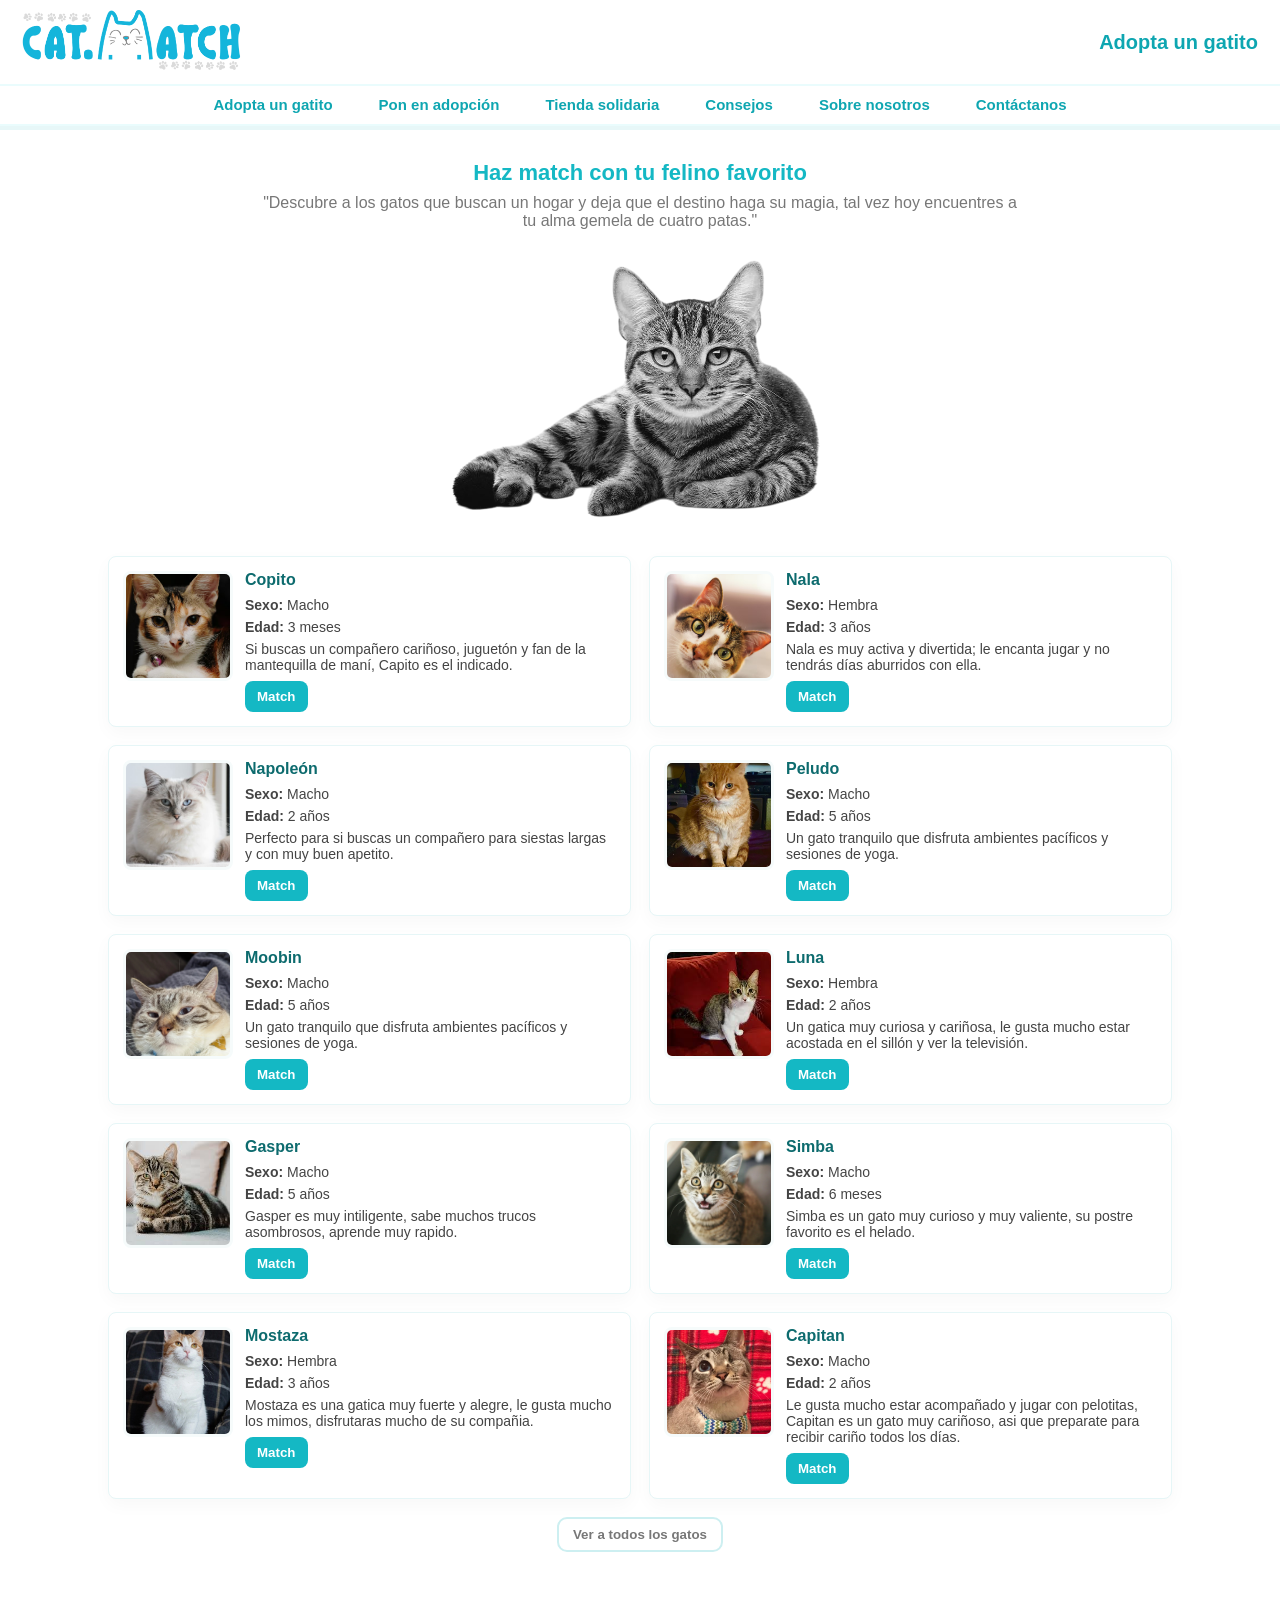
==== adopta.html @ 56e51393 "Add files via upload" ====
<!doctype html>
<html lang="es">
<head>
  <meta charset="utf-8">
  <meta name="viewport" content="width=device-width, initial-scale=1">
  <title>Adopta un Gatito — CatMatch</title>
  <link rel="stylesheet" href="style.css">
  <link rel="stylesheet" href="adopta.css">
</head>
<body>

  <header class="site-header">
    <div class="header-top">
      <div class="logo">
        <img src="catmatch.png" alt="Cat Match" class="logo-img">
      </div>
      <div class="header-slogan">Adopta un gatito</div>
    </div>

    <nav class="navbar">
      <ul>
        <li><a href="adopta.html">Adopta un gatito</a></li>
        <li><a href="pon en adopción.html">Pon en adopción</a></li>
        <li><a href="tienda.html">Tienda solidaria</a></li>
        <li><a href="consejos.html">Consejos</a></li>
        <li><a href="sobre.html">Sobre nosotros</a></li>
        <li><a href="contacto.html">Contáctanos</a></li>
      </ul>
    </nav>
  </header>

  <main class="content">
    <section class="cats-section" id="adopta">
      <h2 class="section-title">Haz match con tu felino favorito</h2>

      <p class="lead">
        "Descubre a los gatos que buscan un hogar y deja que el destino haga su magia, tal vez hoy encuentres a tu alma gemela de cuatro patas."
      </p>

      <div class="featured-cat">
        <img src="gatis-Photoroom.png" alt="Gato tumbado" />
      </div>

      <div class="cards-grid" id="cards-grid">
        <article class="card">
          <img class="card-img" src="copito.jpg" alt="Copito" />
          <div class="card-body">
            <h3>Copito</h3>
            <ul>
              <li><strong>Sexo:</strong> Macho</li>
              <li><strong>Edad:</strong> 3 meses</li>
              <li>Si buscas un compañero cariñoso, juguetón y fan de la mantequilla de maní, Capito es el indicado.</li>
            </ul>
            <button class="match-btn" data-name="Capito">Match</button>
          </div>
        </article>

        <article class="card">
          <img class="card-img" src="nala.jpg" alt="Nala" />
          <div class="card-body">
            <h3>Nala</h3>
            <ul>
              <li><strong>Sexo:</strong> Hembra</li>
              <li><strong>Edad:</strong> 3 años</li>
              <li>Nala es muy activa y divertida; le encanta jugar y no tendrás días aburridos con ella.</li>
            </ul>
            <button class="match-btn" data-name="Nala">Match</button>
          </div>
        </article>

        <article class="card">
          <img class="card-img" src="michi 3.jpg" alt="Napoleón" />
          <div class="card-body">
            <h3>Napoleón</h3>
            <ul>
              <li><strong>Sexo:</strong> Macho</li>
              <li><strong>Edad:</strong> 2 años</li>
              <li>Perfecto para si buscas un compañero para siestas largas y con muy buen apetito.</li>
            </ul>
            <button class="match-btn" data-name="Napoleón">Match</button>
          </div>
        </article>

        <article class="card">
          <img class="card-img" src="michi 2.jpg" alt="Peludo" />
          <div class="card-body">
            <h3>Peludo</h3>
            <ul>
              <li><strong>Sexo:</strong> Macho</li>
              <li><strong>Edad:</strong> 5 años</li>
              <li>Un gato tranquilo que disfruta ambientes pacíficos y sesiones de yoga.</li>
            </ul>
            <button class="match-btn" data-name="Peludo">Match</button>
          </div>
        </article>

        <article class="card">
          <img class="card-img" src="michi 1.jpg" alt="Moobin" />
          <div class="card-body">
            <h3>Moobin</h3>
            <ul>
              <li><strong>Sexo:</strong> Macho</li>
              <li><strong>Edad:</strong> 5 años</li>
              <li>Un gato tranquilo que disfruta ambientes pacíficos y sesiones de yoga.</li>
            </ul>
            <button class="match-btn" data-name="Moobin">Match</button>
          </div>
        </article>

        <article class="card">
          <img class="card-img" src="luna.jpg" alt="Luna" />
          <div class="card-body">
            <h3>Luna</h3>
            <ul>
              <li><strong>Sexo:</strong> Hembra</li>
              <li><strong>Edad:</strong> 2 años</li>
              <li>Un gatica muy curiosa y cariñosa, le gusta mucho estar acostada en el sillón y ver la televisión.</li>
            </ul>
            <button class="match-btn" data-name="Luna">Match</button>
          </div>
        </article>

        <article class="card">
          <img class="card-img" src="michi 4.jpg" alt="Gasper" />
          <div class="card-body">
            <h3>Gasper</h3>
            <ul>
              <li><strong>Sexo:</strong> Macho</li>
              <li><strong>Edad:</strong> 5 años</li>
              <li>Gasper es muy intiligente, sabe muchos trucos asombrosos, aprende muy rapido.</li>
            </ul>
            <button class="match-btn" data-name="Gasper">Match</button>
          </div>
        </article>

        <article class="card">
          <img class="card-img" src="simba.jpg" alt="Simba" />
          <div class="card-body">
            <h3>Simba</h3>
            <ul>
              <li><strong>Sexo:</strong> Macho</li>
              <li><strong>Edad:</strong> 6 meses</li>
              <li>Simba es un gato muy curioso y muy valiente, su postre favorito es el helado.</li>
            </ul>
            <button class="match-btn" data-name="Simba">Match</button>
          </div>
        </article>

        <article class="card">
          <img class="card-img" src="Mostaza.jpg" alt="Mostaza" />
          <div class="card-body">
            <h3>Mostaza</h3>
            <ul>
              <li><strong>Sexo:</strong> Hembra</li>
              <li><strong>Edad:</strong> 3 años</li>
              <li>Mostaza es una gatica muy fuerte y alegre, le gusta mucho los mimos, disfrutaras mucho de su compañia.</li>
            </ul>
            <button class="match-btn" data-name="Mostaza">Match</button>
          </div>
        </article>

        <article class="card">
          <img class="card-img" src="capitan.jpg" alt="Capitan" />
          <div class="card-body">
            <h3>Capitan</h3>
            <ul>
              <li><strong>Sexo:</strong> Macho</li>
              <li><strong>Edad:</strong> 2 años</li>
              <li>Le gusta mucho estar acompañado y jugar con pelotitas, Capitan es un gato muy cariñoso, asi que preparate para recibir cariño todos los días.</li>
            </ul>
            <button class="match-btn" data-name="Capitan">Match</button>
          </div>
        </article>
      </div>

      <div class="view-all-wrap">
        <button class="btn outline">Ver a todos los gatos</button>
      </div>
    </section>
  </main>

  <div id="match-modal" class="modal" aria-hidden="true">
    <div class="modal-backdrop" tabindex="-1"></div>
    <div class="modal-panel" role="dialog" aria-modal="true" aria-labelledby="modal-title">
      <button class="modal-close" aria-label="Cerrar">✕</button>
      <h3 id="modal-title">¡Es un match!</h3>
      <p id="modal-text">Has hecho match con ...</p>
      <div class="modal-actions">
        <button class="btn" id="modal-contact">¡Si claro!</button>
        <button class="btn outline" id="modal-close-2">Cerrar</button>
      </div>
    </div>
  </div>

  <script src="match.js"></script>

</body>
</html>
---- style.css ----
* { box-sizing: border-box; margin: 0; padding:0; }
html,body { height: 100%; font-family: "Helvetica Neue", Arial, sans-serif; color: #222; background: #fff; }

:root{
  --acent: #19c4d1;
  --acent-dark: #0ea6b1;
  --muted: #777;
  --card-bg: #ffffff;
  --border: #e6f6f7;
}

.site-header{
  background: #ffffff;
  border-bottom: 3px solid #e8f9fb;
  position: sticky;
  top: 0;
  z-index: 50;
}

.header-top{
  display: flex;
  justify-content: center;
  align-items: center;
  padding: 10px 0;
}

.logo-text{
  font-size: 34px;
  font-weight: 900;
  letter-spacing: 1px;
  color: #14b8c4;
}

.logo-text{
  font-size: 34px;
  font-weight: 900;
  letter-spacing:  1px;
  color: #14b8c4;
}

.logo-text span{
  color: #0ea6b1;
}

.navbar{
  background: #ffffff;
  border-top: 2px solid #eafcfd;
  border-bottom: 2px solid #eafcfd;
  padding: 10px 0;
}

.navbar ul{
  display: flex;
  justify-content: center;
  gap: 26px;
  list-style: none;
  flex-wrap: wrap;
}

.navbar ul li a{
  text-decoration: none;
  color: #0ea6b1;
  font-weight: 700;
  padding: 6px 10px;
  border-radius: 6px;
  transition: all .18s;
  font-size: 15px;
}

.navbar ul li a:hover{
  background: #e1f9fb;
  color: #0d7d84;
  box-shadow: 0 3px 6px rgba(0,0,0,0.08);
}

.site-header{
  background: #ffffff;
  border-bottom: 3px solid #e8f9fb;
  position: sticky;
  top: 0;
  z-index: 50;
}

.header-top{
  display: flex;
  justify-content: space-between;
  align-items: center;
  padding: 10px 22px;
}

.logo-img{
  height: 60px;
  width: auto;
}

.header-slogan{
  color: #0ea6b1;
  font-size: 20px;
  font-weight: 600;
  text-align: right;
  white-space: nowrap;
}

.hero{
  position: relative;
  width: 100%;
  height: 650px;
  display: flex;
  justify-content: center;
  align-items: center;
  overflow: hidden;
}

.background-video{
  position: fixed;
  top: 0;
  left: 0;
  width: 100%;
  height: 100%;
  object-fit: cover;
  z-index: -100;
  filter: brightness(0.60);
}

body * {
  position: relative;
  z-index: 1;
}

.hero-inner{
  display: flex;
  flex-direction: column;
  align-items: center;
  gap: -20px;
}

.hero-cat{
  width: 800px;
  margin-bottom: -127px;
  z-index: 5;
}

.hero-banner {
  background: rgba(3, 173, 216, 0.911);
  padding: 25px 55px;
  border-radius: 20px;
  font-size: 26px;
  font-weight: 900;
  color: #ffffff;
  text-align: center;
  max-width: 750px;
  box-shadow: 0 8px 20px rgba(0,0,0,0.20);
  backdrop-filter: blur(4px);
  z-index: 10;
}

@media (max-width:700px){
  .header-top{
    flex-direction:column;
    gap:8px;
    text-align:center;
  }

  .header-slogan{
    white-space:normal;
  }
}
---- adopta.css ----
.site-header{
  border-bottom: 4px solid #e7f7f8;
  background: #ffffff;
  position: sticky;
  top: 0;
  z-index: 20;
}

html,body { height: 100%; font-family: "Helvetica Neue", Arial, sans-serif; color: #14b8c4; background: #fff; }

.header-inner{
  max-width: 1100px;
  margin: 0 auto;
  padding: 10px 18px;
  display:flex;
  align-items:center;
  justify-content:space-between;
}
.header-slogan{ color:var(#14b8c4); font-weight:600; font-size:20px; }

.section-title {
  color: #14b8c4; 
  font-size: 22px;
  font-weight: 800;
  text-align: center;
  margin-bottom: 8px;
}

.cta-grid{
  display:grid;
  grid-template-columns: 1fr 1fr;
  gap: 18px 60px;
  max-width:760px;
  margin: 26px auto 0;
  align-items:center;
  justify-items:center;
}
.cta-item{ display:flex; align-items:center; gap:12px; width:100%; justify-content:center; }
.paw{ font-size:28px; }

.btn{
  background: white;
  border: 2px solid var(--accent);
  padding: 8px 14px;
  border-radius: 10px;
  cursor:pointer;
  font-weight:600;
  transition: transform .12s ease, box-shadow .12s ease;
}
.btn:hover{ transform: translateY(-3px); box-shadow: 0 8px 18px rgba(16, 142, 148, .12); }
.btn.outline{ background:#fff; border:2px solid #cdeff1; color:var(--muted); }

.content{ padding: 30px 18px 60px; max-width:1100px; margin: 0 auto; }
.section-title{
  color:var(--accent-dark);
  font-size:22px;
  font-weight:800;
  text-align:center;
  margin-bottom:8px;
}
.lead{ text-align:center; color:var(--muted); margin: 8px auto 20px; max-width:760px; }

.featured-cat{ display:flex; justify-content:center; margin: 16px 0 26px; }
.featured-cat img{ width: 420px; max-width:92%; opacity:0.95; }

.cards-grid{
  display:grid;
  grid-template-columns: repeat(2, 1fr);
  gap: 18px;
  margin-top:18px;
}
.card{
  display:flex;
  gap:12px;
  padding: 14px;
  border-radius:8px;
  border:1px solid var(--border);
  background:var(--card-bg);
  align-items:flex-start;
  box-shadow: 0 6px 18px rgba(0,0,0,0.03);
}
.card-img{
  width:110px;
  height:110px;
  object-fit:cover;
  border-radius:8px;
  flex-shrink:0;
  border: 3px solid #f6fbfb;
}
.card-body h3{ margin-bottom:8px; color:#0d6b6e; font-size:16px; }
.card-body ul{ list-style:none; color:#444; font-size:14px; margin-bottom:8px; }
.card-body li{ margin-bottom:6px; }

.match-btn{
  background: var(--accent);
  color: #ffffff;
  border: none;
  padding: 8px 12px;
  border-radius: 8px;
  cursor:pointer;
  font-weight:700;
}
.match-btn:hover{ transform: translateY(-2px); }

.match-btn {
  background: #14b8c4;
  color: #ffffff;
  border: none;
  padding: 8px 12px;
  border-radius: 8px;
  cursor:pointer;
  font-weight:700;
}

.view-all-wrap{ text-align:center; margin-top:18px; }

.modal{ display:none; position:fixed; inset:0; z-index:60; align-items:center; justify-content:center; }
.modal[aria-hidden="false"]{ display:flex; }
.modal-backdrop{ position:absolute; inset:0; background: rgba(0,0,0,0.42); }
.modal-panel{
  position:relative;
  z-index:2;
  background:#fff;
  padding:18px;
  border-radius:10px;
  width: min(420px, 92%);
  box-shadow: 0 12px 36px rgba(0,0,0,0.22);
  text-align:center;
}
.modal-close{
  position:absolute;
  right:8px;
  top:8px;
  background:transparent;
  border:none;
  font-size:18px;
  cursor:pointer;
}
.modal-actions{ display:flex; gap:12px; justify-content:center; margin-top:12px; }

@media (max-width:900px){
  .cards-grid{ grid-template-columns: 1fr; }
  .cta-grid{ gap: 12px; padding: 0 8px; grid-template-columns: 1fr 1fr; }
  .header-slogan{ display:none; }
  .hero-cat{ width: 300px; }
}
@media (max-width:520px){
  .cta-grid{ grid-template-columns: 1fr; }
  .hero-banner{ padding: 12px 16px; font-size:14px; }
}

html {
  scroll-behavior: smooth;
}
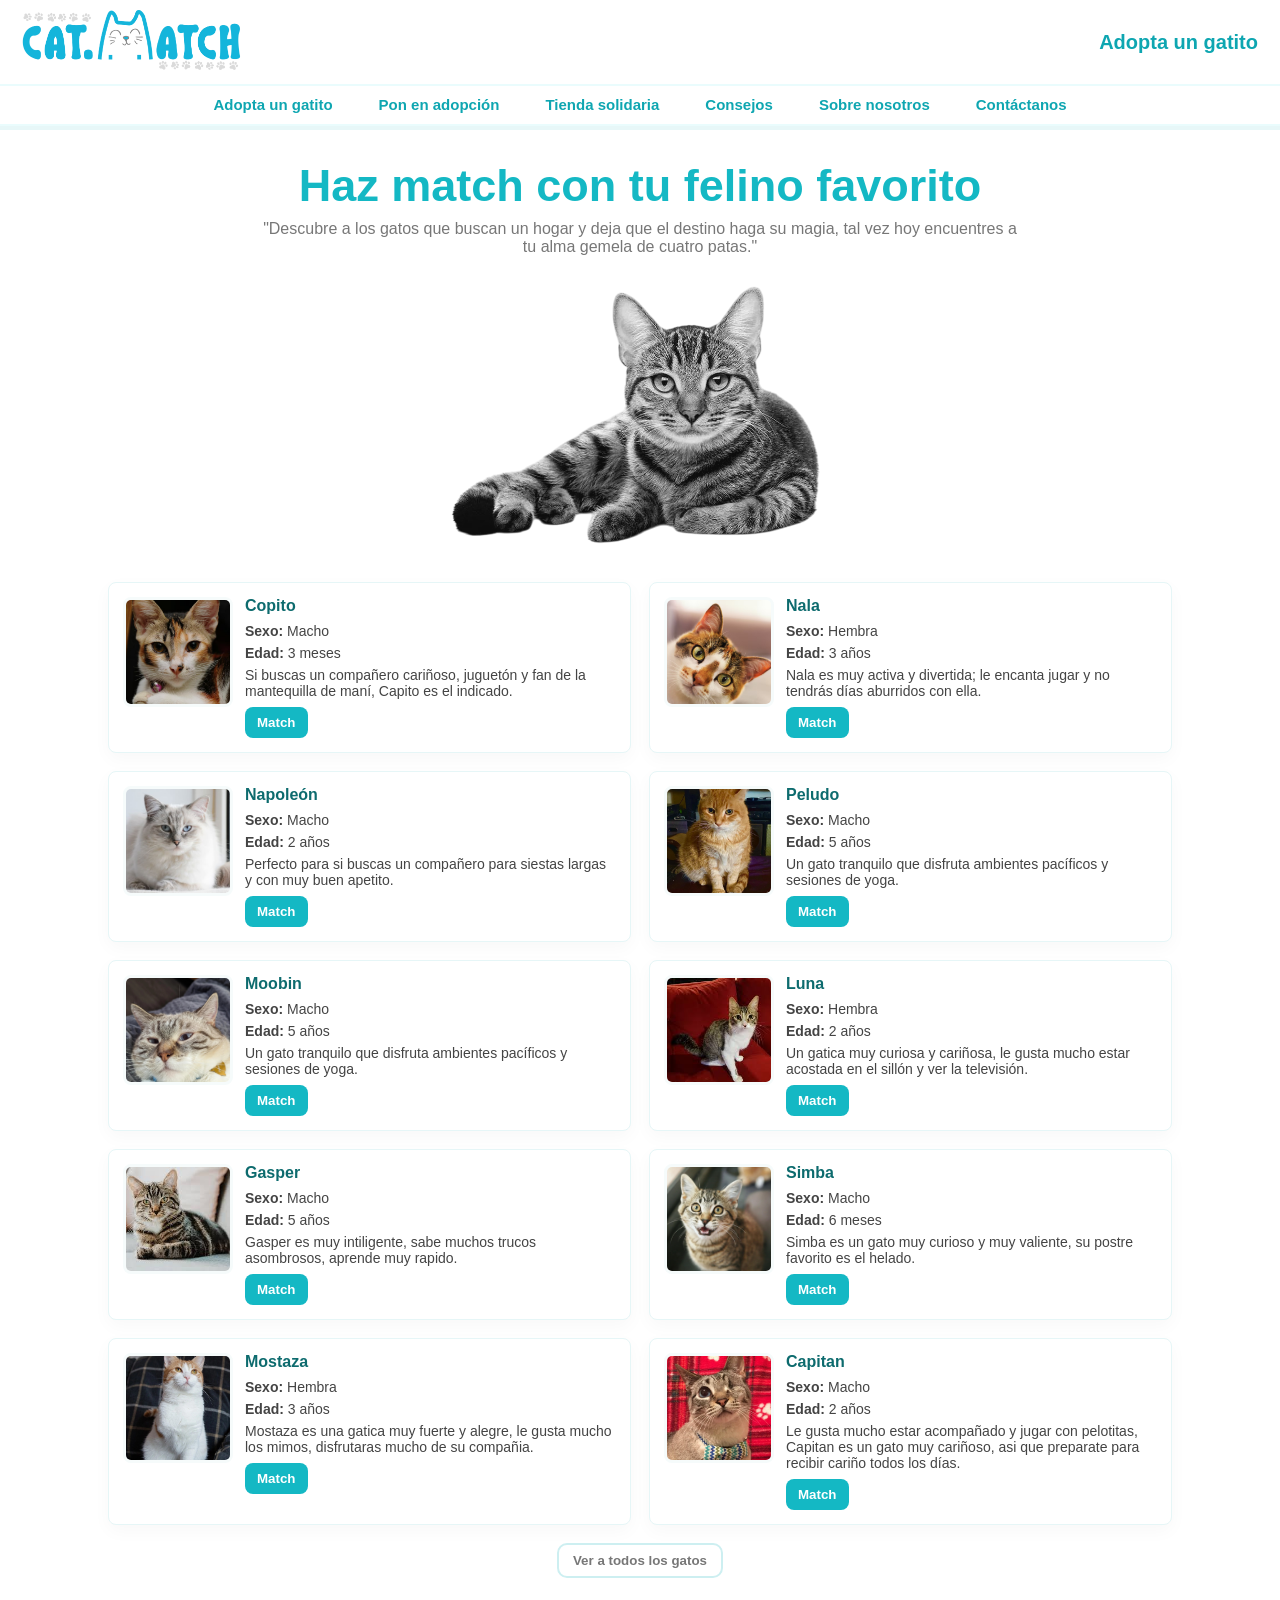
==== commit fbe403d1: "Add files via upload" ====
--- a/adopta.html
+++ b/adopta.html
@@ -12,7 +12,9 @@
   <header class="site-header">
     <div class="header-top">
       <div class="logo">
-        <img src="catmatch.png" alt="Cat Match" class="logo-img">
+        <a href="index.html">
+          <img src="catmatch.png" alt="Cat Match" class="logo-img">
+        </a>
       </div>
       <div class="header-slogan">Adopta un gatito</div>
     </div>
@@ -23,8 +25,8 @@
         <li><a href="pon en adopción.html">Pon en adopción</a></li>
         <li><a href="tienda.html">Tienda solidaria</a></li>
         <li><a href="consejos.html">Consejos</a></li>
-        <li><a href="sobre.html">Sobre nosotros</a></li>
-        <li><a href="contacto.html">Contáctanos</a></li>
+        <li><a href="sobrenosotros.html">Sobre nosotros</a></li>
+        <li><a href="contactanos.html">Contáctanos</a></li>
       </ul>
     </nav>
   </header>
@@ -38,12 +40,12 @@
       </p>
 
       <div class="featured-cat">
-        <img src="gatis-Photoroom.png" alt="Gato tumbado" />
+        <img src="img/gatis-Photoroom.png" alt="Gato tumbado" />
       </div>
 
       <div class="cards-grid" id="cards-grid">
         <article class="card">
-          <img class="card-img" src="copito.jpg" alt="Copito" />
+          <img class="card-img" src="img/copito.jpg" alt="Copito" />
           <div class="card-body">
             <h3>Copito</h3>
             <ul>
@@ -56,7 +58,7 @@
         </article>
 
         <article class="card">
-          <img class="card-img" src="nala.jpg" alt="Nala" />
+          <img class="card-img" src="img/nala.jpg" alt="Nala" />
           <div class="card-body">
             <h3>Nala</h3>
             <ul>
@@ -69,7 +71,7 @@
         </article>
 
         <article class="card">
-          <img class="card-img" src="michi 3.jpg" alt="Napoleón" />
+          <img class="card-img" src="img/michi 3.jpg" alt="Napoleón" />
           <div class="card-body">
             <h3>Napoleón</h3>
             <ul>
@@ -82,7 +84,7 @@
         </article>
 
         <article class="card">
-          <img class="card-img" src="michi 2.jpg" alt="Peludo" />
+          <img class="card-img" src="img/michi 2.jpg" alt="Peludo" />
           <div class="card-body">
             <h3>Peludo</h3>
             <ul>
@@ -95,7 +97,7 @@
         </article>
 
         <article class="card">
-          <img class="card-img" src="michi 1.jpg" alt="Moobin" />
+          <img class="card-img" src="img/michi 1.jpg" alt="Moobin" />
           <div class="card-body">
             <h3>Moobin</h3>
             <ul>
@@ -108,7 +110,7 @@
         </article>
 
         <article class="card">
-          <img class="card-img" src="luna.jpg" alt="Luna" />
+          <img class="card-img" src="img/luna.jpg" alt="Luna" />
           <div class="card-body">
             <h3>Luna</h3>
             <ul>
@@ -121,7 +123,7 @@
         </article>
 
         <article class="card">
-          <img class="card-img" src="michi 4.jpg" alt="Gasper" />
+          <img class="card-img" src="img/michi 4.jpg" alt="Gasper" />
           <div class="card-body">
             <h3>Gasper</h3>
             <ul>
@@ -134,7 +136,7 @@
         </article>
 
         <article class="card">
-          <img class="card-img" src="simba.jpg" alt="Simba" />
+          <img class="card-img" src="img/simba.jpg" alt="Simba" />
           <div class="card-body">
             <h3>Simba</h3>
             <ul>
@@ -147,7 +149,7 @@
         </article>
 
         <article class="card">
-          <img class="card-img" src="Mostaza.jpg" alt="Mostaza" />
+          <img class="card-img" src="img/Mostaza.jpg" alt="Mostaza" />
           <div class="card-body">
             <h3>Mostaza</h3>
             <ul>
@@ -160,7 +162,7 @@
         </article>
 
         <article class="card">
-          <img class="card-img" src="capitan.jpg" alt="Capitan" />
+          <img class="card-img" src="img/capitan.jpg" alt="Capitan" />
           <div class="card-body">
             <h3>Capitan</h3>
             <ul>
@@ -171,10 +173,94 @@
             <button class="match-btn" data-name="Capitan">Match</button>
           </div>
         </article>
+
+        <article class="card extra-cat">
+          <img class="card-img" src="img/miso.jpg" alt="Miso" />
+          <div class="card-body">
+            <h3>Miso</h3>
+            <ul>
+              <li><strong>Sexo:</strong> Macho</li>
+              <li><strong>Edad:</strong> 2 años</li>
+              <li>Miso es un gato grande y tranquilo. Es independiente pero aprecia mucho las caricias en la barbilla. 
+                Ideal para personas que buscan una compañía relajada y afectuosa.</li>
+            </ul>
+            <button class="match-btn" data-name="Miso">Match</button>
+          </div>
+        </article>
+
+        <article class="card extra-cat">
+          <img class="card-img" src="img/estrella.jpeg" alt="Estrella" />
+          <div class="card-body">
+            <h3>Estrella</h3>
+            <ul>
+              <li><strong>Sexo:</strong> Hembra</li>
+              <li><strong>Edad:</strong> 4 años</li>
+              <li>Estrella es una gatita muy elegante y cariñosa. Es muy paciente y le gusta observar el mundo desde la ventana. 
+                Disfrutará de tardes de siesta a tu lado.</li>
+            </ul>
+            <button class="match-btn" data-name="Estrella">Match</button>
+          </div>
+        </article>
+
+        <article class="card extra-cat">
+          <img class="card-img" src="img/pistacho.jpg" alt="Pistacho" />
+          <div class="card-body">
+            <h3>Pistacho</h3>
+            <ul>
+              <li><strong>Sexo:</strong> Macho</li>
+              <li><strong>Edad:</strong> 8 meses</li>
+              <li>Pistacho es un torbellino de energía. Es muy activo y necesita espacio para jugar. 
+                Si buscas un gato divertido que te entretenga, ¡Pistacho es el indicado!</li>
+            </ul>
+            <button class="match-btn" data-name="Pistacho">Match</button>
+          </div>
+        </article>
+
+        <article class="card extra-cat">
+          <img class="card-img" src="img/canela.png" alt="Canela" />
+          <div class="card-body">
+            <h3>Canela</h3>
+            <ul>
+              <li><strong>Sexo:</strong> Hembra</li>
+              <li><strong>Edad:</strong> 3 años</li>
+              <li>Canela es una gata dulce y un poco tímida al principio. Una vez que toma confianza, se convierte en una compañera inseparable. 
+                Su ronroneo es el más potente.</li>
+            </ul>
+            <button class="match-btn" data-name="Canela">Match</button>
+          </div>
+        </article>
+
+        <article class="card extra-cat">
+          <img class="card-img" src="img/kiwi.jpg" alt="Kiwi" />
+          <div class="card-body">
+            <h3>Kiwi</h3>
+            <ul>
+              <li><strong>Sexo:</strong> Macho</li>
+              <li><strong>Edad:</strong> 1 año</li>
+              <li>es un gato aventurero con un pelaje atigrado precioso. Le fascina jugar a las escondidas y es muy conversador. 
+                Te saludará con maullidos cada mañana.</li>
+            </ul>
+            <button class="match-btn" data-name="Kiwi">Match</button>
+          </div>
+        </article>
+
+        <article class="card extra-cat">
+          <img class="card-img" src="img/azucar.jpg" alt="Azúcar" />
+          <div class="card-body">
+            <h3>Azúcar</h3>
+            <ul>
+              <li><strong>Sexo:</strong> Hembra</li>
+              <li><strong>Edad:</strong> 2 años</li>
+              <li>Azúcar es una gatita blanca y esponjosa, tan dulce como su nombre. Le encanta que la cepillen y es muy cariñosa con los niños. 
+                Aportará paz y ternura a tu hogar.</li>
+            </ul>
+            <button class="match-btn" data-name="Azúcar">Match</button>
+          </div>
+        </article>
       </div>
 
       <div class="view-all-wrap">
-        <button class="btn outline">Ver a todos los gatos</button>
+        <button class="btn outline" id="btn-ver-todos">Ver a todos los gatos</button>
       </div>
     </section>
   </main>
--- a/adopta.css
+++ b/adopta.css
@@ -54,7 +54,7 @@
 .content{ padding: 30px 18px 60px; max-width:1100px; margin: 0 auto; }
 .section-title{
   color:var(--accent-dark);
-  font-size:22px;
+  font-size:45px;
   font-weight:800;
   text-align:center;
   margin-bottom:8px;
@@ -153,3 +153,7 @@
 html {
   scroll-behavior: smooth;
 }
+
+.extra-cat {
+  display: none;
+}
